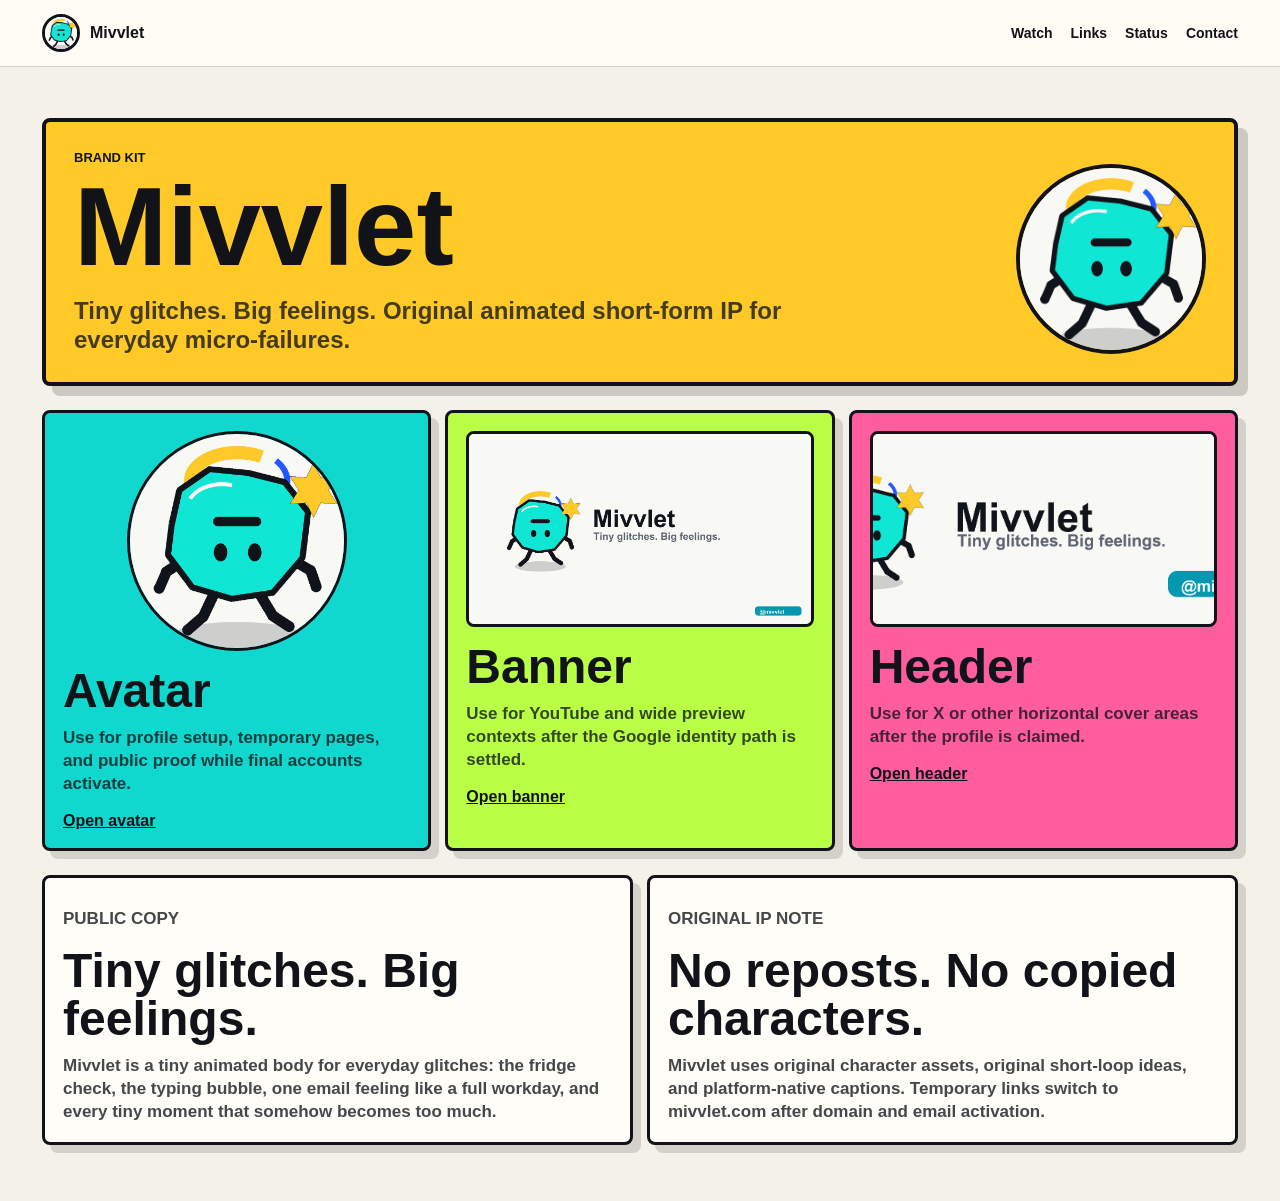
==== brand.html @ b2d07b5b "Add public brand kit page" ====
<!doctype html>
<html lang="en">
<head>
  <meta charset="utf-8">
  <meta name="viewport" content="width=device-width, initial-scale=1">
  <title>Mivvlet Brand Kit | Original animated IP</title>
  <meta name="description" content="Mivvlet public brand kit with official temporary links, avatar, banner, and original-IP notes.">
  <meta name="theme-color" content="#10d8ce">
  <link rel="canonical" href="https://johnnycrypto289.github.io/mivvlet-site/brand.html">
  <meta property="og:title" content="Mivvlet Brand Kit">
  <meta property="og:description" content="Official temporary Mivvlet brand assets and original-IP notes.">
  <meta property="og:url" content="https://johnnycrypto289.github.io/mivvlet-site/brand.html">
  <meta property="og:image" content="https://johnnycrypto289.github.io/mivvlet-site/assets/profile/youtube-banner-2560x1440.png">
  <meta property="og:type" content="website">
  <meta name="twitter:card" content="summary_large_image">
  <meta name="twitter:title" content="Mivvlet Brand Kit">
  <meta name="twitter:description" content="Official temporary Mivvlet brand assets and original-IP notes.">
  <meta name="twitter:image" content="https://johnnycrypto289.github.io/mivvlet-site/assets/profile/youtube-banner-2560x1440.png">
  <link rel="icon" href="assets/profile/avatar-800.png">
  <link rel="manifest" href="site.webmanifest">
  <link rel="stylesheet" href="styles.css">
</head>
<body class="brand-page">
  <header class="site-header">
    <a class="brand-mark" href="./" aria-label="Mivvlet home">
      <img src="assets/profile/avatar-800.png" alt="">
      <span>Mivvlet</span>
    </a>
    <nav aria-label="Brand navigation">
      <a href="./">Watch</a>
      <a href="links.html">Links</a>
      <a href="status.html">Status</a>
      <a href="https://github.com/Johnnycrypto289/mivvlet-site/issues/new?template=contact.yml" target="_blank" rel="noreferrer">Contact</a>
    </nav>
  </header>

  <main class="brand-shell">
    <section class="brand-hero">
      <div>
        <p class="eyebrow">Brand kit</p>
        <h1>Mivvlet</h1>
        <p>Tiny glitches. Big feelings. Original animated short-form IP for everyday micro-failures.</p>
      </div>
      <img src="assets/profile/avatar-800.png" alt="">
    </section>

    <section class="brand-assets" aria-label="Brand assets">
      <article>
        <img src="assets/profile/avatar-800.png" alt="">
        <h2>Avatar</h2>
        <p>Use for profile setup, temporary pages, and public proof while final accounts activate.</p>
        <a href="assets/profile/avatar-800.png">Open avatar</a>
      </article>
      <article>
        <img src="assets/profile/youtube-banner-2560x1440.png" alt="">
        <h2>Banner</h2>
        <p>Use for YouTube and wide preview contexts after the Google identity path is settled.</p>
        <a href="assets/profile/youtube-banner-2560x1440.png">Open banner</a>
      </article>
      <article>
        <img src="assets/profile/x-header-1500x500.png" alt="">
        <h2>Header</h2>
        <p>Use for X or other horizontal cover areas after the profile is claimed.</p>
        <a href="assets/profile/x-header-1500x500.png">Open header</a>
      </article>
    </section>

    <section class="brand-copy" aria-label="Brand copy">
      <div>
        <p class="eyebrow">Public copy</p>
        <h2>Tiny glitches. Big feelings.</h2>
        <p>Mivvlet is a tiny animated body for everyday glitches: the fridge check, the typing bubble, one email feeling like a full workday, and every tiny moment that somehow becomes too much.</p>
      </div>
      <div>
        <p class="eyebrow">Original IP note</p>
        <h2>No reposts. No copied characters.</h2>
        <p>Mivvlet uses original character assets, original short-loop ideas, and platform-native captions. Temporary links switch to mivvlet.com after domain and email activation.</p>
      </div>
    </section>
  </main>
</body>
</html>
---- styles.css ----
:root {
  --ink: #111318;
  --paper: #f4f1e8;
  --white: #fffdf7;
  --cyan: #10d8ce;
  --yellow: #ffc928;
  --rose: #ff5d9e;
  --lime: #b8ff45;
  --blue: #2557ff;
  --muted: #5d6570;
  --line: rgba(17, 19, 24, .18);
}

* {
  box-sizing: border-box;
}

html {
  scroll-behavior: smooth;
  overflow-x: hidden;
}

body {
  margin: 0;
  background: var(--paper);
  color: var(--ink);
  font-family: Inter, Arial, Helvetica, sans-serif;
  letter-spacing: 0;
  overflow-x: hidden;
}

a {
  color: inherit;
}

.site-header {
  position: fixed;
  z-index: 10;
  top: 0;
  right: 0;
  left: 0;
  display: flex;
  align-items: center;
  justify-content: space-between;
  gap: 24px;
  padding: 14px clamp(16px, 4vw, 42px);
  background: rgba(255, 253, 247, .92);
  border-bottom: 1px solid var(--line);
  backdrop-filter: blur(16px);
}

.brand-mark {
  display: inline-flex;
  align-items: center;
  gap: 10px;
  font-weight: 900;
  text-decoration: none;
}

.brand-mark img {
  width: 38px;
  height: 38px;
  border: 3px solid var(--ink);
  border-radius: 50%;
  background: var(--white);
}

nav {
  display: flex;
  align-items: center;
  gap: 18px;
  font-size: 14px;
  font-weight: 900;
}

nav a {
  text-decoration: none;
}

.hero {
  position: relative;
  min-height: 92vh;
  overflow: hidden;
  display: grid;
  align-items: end;
  padding: 102px clamp(16px, 4vw, 42px) 26px;
  background: var(--ink);
}

.hero-video,
.hero-tint {
  position: absolute;
  inset: 0;
}

.hero-video {
  width: 100%;
  height: 100%;
  object-fit: cover;
  transform: scale(1.04);
}

.hero-tint {
  background:
    linear-gradient(90deg, rgba(17, 19, 24, .94), rgba(17, 19, 24, .62) 48%, rgba(17, 19, 24, .18)),
    linear-gradient(0deg, rgba(17, 19, 24, .82), rgba(17, 19, 24, 0) 54%);
}

.hero-copy {
  position: relative;
  z-index: 1;
  min-width: 0;
  width: min(780px, 100%);
  padding: 8vh 0 16vh;
  color: var(--white);
}

.eyebrow {
  margin: 0 0 12px;
  font-size: 13px;
  font-weight: 900;
  text-transform: uppercase;
}

.hero h1,
.section-head h2,
.drop-copy h2 {
  margin: 0;
  font-size: clamp(44px, 8vw, 104px);
  line-height: .9;
  letter-spacing: 0;
}

.hero p:not(.eyebrow) {
  max-width: min(710px, 100%);
  margin: 22px 0 0;
  font-size: clamp(18px, 2.1vw, 25px);
  line-height: 1.24;
  overflow-wrap: break-word;
}

.hero-actions {
  display: flex;
  flex-wrap: wrap;
  gap: 12px;
  margin-top: 28px;
}

.primary-action,
.secondary-action {
  display: inline-flex;
  align-items: center;
  justify-content: center;
  min-height: 48px;
  max-width: 100%;
  padding: 0 18px;
  border: 3px solid var(--white);
  border-radius: 8px;
  background: var(--white);
  color: var(--ink);
  font-weight: 900;
  text-decoration: none;
  box-shadow: 6px 6px 0 rgba(0, 0, 0, .28);
}

.secondary-action {
  background: transparent;
  color: var(--white);
}

.proof-strip {
  position: absolute;
  z-index: 2;
  left: clamp(16px, 4vw, 42px);
  right: clamp(16px, 4vw, 42px);
  bottom: 24px;
  display: grid;
  grid-template-columns: repeat(4, minmax(0, 1fr));
  gap: 10px;
}

.proof-strip span {
  min-width: 0;
  padding: 14px 12px;
  border: 3px solid rgba(255, 253, 247, .9);
  border-radius: 8px;
  background: rgba(17, 19, 24, .42);
  color: var(--white);
  font-size: 13px;
  font-weight: 900;
  text-align: center;
  text-transform: uppercase;
}

.watch-band,
.idea-band,
.drops-band {
  padding: 86px clamp(16px, 4vw, 42px);
}

.section-head {
  max-width: 980px;
  margin-bottom: 34px;
}

.section-head h2,
.drop-copy h2 {
  font-size: clamp(34px, 5vw, 70px);
}

.reel-grid {
  display: grid;
  grid-template-columns: repeat(4, minmax(0, 1fr));
  gap: 18px;
}

.reel-grid article {
  min-width: 0;
}

.reel-grid video {
  display: block;
  width: 100%;
  aspect-ratio: 9 / 16;
  object-fit: cover;
  border: 4px solid var(--ink);
  border-radius: 8px;
  background: var(--cyan);
  box-shadow: 8px 8px 0 rgba(17, 19, 24, .16);
}

.reel-grid h3,
.mechanic-grid h3 {
  margin: 16px 0 6px;
  font-size: 24px;
  line-height: 1;
}

.reel-grid p,
.mechanic-grid p,
.drop-copy p,
.drop-list span {
  margin: 0;
  color: var(--muted);
  font-size: 17px;
  line-height: 1.4;
}

.idea-band {
  background: var(--ink);
  color: var(--white);
}

.mechanic-grid {
  display: grid;
  grid-template-columns: repeat(3, minmax(0, 1fr));
  gap: 14px;
}

.mechanic-grid article {
  min-width: 0;
  min-height: 230px;
  padding: 18px;
  border: 3px solid rgba(255, 253, 247, .8);
  border-radius: 8px;
}

.mechanic-grid article:nth-child(1) {
  background: var(--cyan);
  color: var(--ink);
}

.mechanic-grid article:nth-child(2) {
  background: var(--yellow);
  color: var(--ink);
}

.mechanic-grid article:nth-child(3) {
  background: var(--rose);
  color: var(--ink);
}

.mechanic-grid span {
  display: inline-flex;
  align-items: center;
  justify-content: center;
  width: 42px;
  height: 42px;
  border-radius: 50%;
  background: var(--ink);
  color: var(--white);
  font-weight: 900;
}

.mechanic-grid p {
  color: rgba(17, 19, 24, .78);
}

.drops-band {
  display: grid;
  grid-template-columns: minmax(0, .95fr) minmax(0, 1.05fr);
  gap: 28px;
  align-items: start;
  background: var(--lime);
}

.drop-copy p {
  margin-top: 18px;
  color: rgba(17, 19, 24, .78);
}

.drop-list {
  display: grid;
  gap: 14px;
}

.drop-list div {
  min-width: 0;
  padding: 18px;
  border: 3px solid var(--ink);
  border-radius: 8px;
  background: var(--white);
  box-shadow: 8px 8px 0 rgba(17, 19, 24, .16);
}

.drop-list b {
  display: block;
  margin-bottom: 8px;
  font-size: 24px;
  line-height: 1;
}

footer {
  display: flex;
  justify-content: space-between;
  gap: 20px;
  padding: 24px clamp(16px, 4vw, 42px);
  background: var(--ink);
  color: var(--white);
  font-weight: 800;
}

footer p {
  margin: 0;
}

.links-page {
  min-height: 100vh;
  background:
    linear-gradient(135deg, rgba(16, 216, 206, .38), rgba(255, 201, 40, .28)),
    var(--ink);
}

.links-shell {
  width: min(560px, calc(100% - 32px));
  min-height: 100vh;
  margin: 0 auto;
  padding: 46px 0;
  display: grid;
  align-content: center;
  gap: 18px;
  color: var(--white);
  text-align: center;
}

.links-avatar {
  width: 112px;
  height: 112px;
  margin: 0 auto;
  border: 4px solid var(--white);
  border-radius: 50%;
  background: var(--white);
}

.links-shell h1 {
  margin: 0;
  font-size: clamp(52px, 14vw, 92px);
  line-height: .9;
}

.links-shell p {
  margin: 0;
  font-size: 21px;
  font-weight: 900;
}

.links-shell .eyebrow {
  font-size: 13px;
}

.link-stack {
  display: grid;
  gap: 12px;
  margin-top: 10px;
}

.secondary-action.light {
  background: rgba(255, 253, 247, .08);
  color: var(--white);
}

.links-note {
  display: grid;
  gap: 6px;
  margin-top: 8px;
  padding: 16px;
  border: 3px solid rgba(255, 253, 247, .82);
  border-radius: 8px;
  background: rgba(17, 19, 24, .32);
}

.links-note b,
.links-note span {
  overflow-wrap: anywhere;
}

.links-note span {
  font-size: 16px;
  line-height: 1.35;
}

.status-page {
  background: var(--paper);
}

.status-shell {
  min-width: 0;
  width: 100%;
  max-width: 100vw;
  padding: 118px clamp(16px, 4vw, 42px) 56px;
  display: grid;
  gap: 24px;
}

.status-hero {
  min-width: 0;
  width: 100%;
  max-width: 100%;
  min-height: 360px;
  display: grid;
  grid-template-columns: minmax(0, 1fr) auto;
  gap: 24px;
  align-items: end;
  padding: 28px;
  border: 4px solid var(--ink);
  border-radius: 8px;
  background:
    linear-gradient(135deg, rgba(16, 216, 206, .34), rgba(255, 201, 40, .28)),
    var(--white);
  box-shadow: 10px 10px 0 rgba(17, 19, 24, .18);
  overflow: hidden;
}

.status-hero > *,
.status-grid > *,
.status-proof > * {
  min-width: 0;
  max-width: 100%;
}

.status-hero h1 {
  max-width: 900px;
  margin: 0;
  font-size: clamp(44px, 7vw, 92px);
  line-height: .92;
  overflow-wrap: anywhere;
}

.status-hero p:not(.eyebrow) {
  max-width: 720px;
  margin: 18px 0 0;
  color: rgba(17, 19, 24, .78);
  font-size: clamp(18px, 2vw, 24px);
  font-weight: 900;
  line-height: 1.22;
  overflow-wrap: anywhere;
}

.status-hero img {
  width: clamp(96px, 18vw, 190px);
  height: clamp(96px, 18vw, 190px);
  border: 4px solid var(--ink);
  border-radius: 50%;
  background: var(--white);
}

.status-grid {
  width: 100%;
  max-width: 100%;
  display: grid;
  grid-template-columns: repeat(4, minmax(0, 1fr));
  gap: 14px;
}

.status-grid article,
.status-proof {
  min-width: 0;
  padding: 18px;
  border: 3px solid var(--ink);
  border-radius: 8px;
  background: var(--white);
  box-shadow: 8px 8px 0 rgba(17, 19, 24, .14);
  overflow: hidden;
}

.status-grid article:nth-child(1) {
  background: var(--cyan);
}

.status-grid article:nth-child(2) {
  background: var(--yellow);
}

.status-grid article:nth-child(3) {
  background: var(--lime);
}

.status-grid article:nth-child(4) {
  background: var(--rose);
}

.status-grid span {
  display: inline-flex;
  margin-bottom: 12px;
  padding: 6px 9px;
  border: 2px solid var(--ink);
  border-radius: 999px;
  background: rgba(255, 253, 247, .72);
  font-size: 12px;
  font-weight: 900;
  text-transform: uppercase;
}

.status-grid h2,
.status-proof h2 {
  margin: 0;
  font-size: clamp(26px, 3vw, 42px);
  line-height: 1;
}

.status-grid p,
.status-proof p {
  margin: 12px 0 0;
  color: rgba(17, 19, 24, .78);
  font-size: 17px;
  font-weight: 800;
  line-height: 1.35;
  overflow-wrap: anywhere;
}

.status-grid a,
.status-grid b {
  display: inline-flex;
  margin-top: 16px;
  color: var(--ink);
  font-weight: 900;
}

.status-proof {
  background: var(--ink);
  color: var(--white);
}

.status-proof p {
  max-width: 860px;
  color: rgba(255, 253, 247, .82);
}

.brand-page {
  background: var(--paper);
}

.brand-shell {
  min-width: 0;
  width: 100%;
  max-width: 100vw;
  padding: 118px clamp(16px, 4vw, 42px) 56px;
  display: grid;
  gap: 24px;
}

.brand-hero {
  min-width: 0;
  display: grid;
  grid-template-columns: minmax(0, 1fr) auto;
  gap: 24px;
  align-items: end;
  padding: 28px;
  border: 4px solid var(--ink);
  border-radius: 8px;
  background: var(--yellow);
  box-shadow: 10px 10px 0 rgba(17, 19, 24, .18);
  overflow: hidden;
}

.brand-hero h1 {
  margin: 0;
  font-size: clamp(54px, 9vw, 112px);
  line-height: .9;
  overflow-wrap: anywhere;
}

.brand-hero p:not(.eyebrow) {
  max-width: 780px;
  margin: 18px 0 0;
  color: rgba(17, 19, 24, .78);
  font-size: clamp(18px, 2vw, 24px);
  font-weight: 900;
  line-height: 1.22;
}

.brand-hero img {
  width: clamp(104px, 18vw, 190px);
  height: clamp(104px, 18vw, 190px);
  border: 4px solid var(--ink);
  border-radius: 50%;
  background: var(--white);
}

.brand-assets,
.brand-copy {
  display: grid;
  grid-template-columns: repeat(3, minmax(0, 1fr));
  gap: 14px;
}

.brand-copy {
  grid-template-columns: repeat(2, minmax(0, 1fr));
}

.brand-assets article,
.brand-copy > div {
  min-width: 0;
  padding: 18px;
  border: 3px solid var(--ink);
  border-radius: 8px;
  background: var(--white);
  box-shadow: 8px 8px 0 rgba(17, 19, 24, .14);
  overflow: hidden;
}

.brand-assets article:nth-child(1) {
  background: var(--cyan);
}

.brand-assets article:nth-child(2) {
  background: var(--lime);
}

.brand-assets article:nth-child(3) {
  background: var(--rose);
}

.brand-assets img {
  display: block;
  width: 100%;
  aspect-ratio: 16 / 9;
  object-fit: cover;
  border: 3px solid var(--ink);
  border-radius: 8px;
  background: var(--white);
}

.brand-assets article:first-child img {
  width: min(220px, 100%);
  margin: 0 auto;
  aspect-ratio: 1;
  border-radius: 50%;
}

.brand-assets h2,
.brand-copy h2 {
  margin: 16px 0 0;
  font-size: clamp(28px, 4vw, 48px);
  line-height: 1;
}

.brand-assets p,
.brand-copy p {
  margin: 12px 0 0;
  color: rgba(17, 19, 24, .78);
  font-size: 17px;
  font-weight: 800;
  line-height: 1.35;
  overflow-wrap: anywhere;
}

.brand-assets a {
  display: inline-flex;
  margin-top: 16px;
  color: var(--ink);
  font-weight: 900;
}

@media (max-width: 1000px) {
  .reel-grid,
  .mechanic-grid,
  .drops-band,
  .status-grid,
  .brand-assets,
  .brand-copy {
    grid-template-columns: repeat(2, minmax(0, 1fr));
  }
}

@media (max-width: 760px) {
  .site-header,
  footer {
    align-items: flex-start;
    flex-direction: column;
  }

  nav {
    flex-wrap: wrap;
  }

  .hero {
    min-height: 920px;
    padding-top: 130px;
  }

  .hero-video {
    object-position: 52% 56%;
    transform: scale(1.28);
  }

  .hero-tint {
    background:
      linear-gradient(180deg, rgba(17, 19, 24, .92), rgba(17, 19, 24, .42) 28%, rgba(17, 19, 24, 0) 56%),
      linear-gradient(90deg, rgba(17, 19, 24, .94), rgba(17, 19, 24, .62) 48%, rgba(17, 19, 24, .18)),
      linear-gradient(0deg, rgba(17, 19, 24, .82), rgba(17, 19, 24, 0) 54%);
  }

  .hero-copy {
    width: 100%;
    max-width: 340px;
    padding-bottom: 300px;
  }

  .hero p:not(.eyebrow),
  .hero-actions {
    width: 100%;
    max-width: 340px;
  }

  .proof-strip,
  .reel-grid,
  .mechanic-grid,
  .drops-band,
  .status-grid,
  .status-hero,
  .brand-hero,
  .brand-assets,
  .brand-copy {
    grid-template-columns: 1fr;
  }

  .status-shell,
  .brand-shell {
    padding-top: 152px;
    padding-right: 20px;
    padding-left: 20px;
  }

  .status-hero,
  .brand-hero {
    min-height: 0;
    padding: 20px;
    box-shadow: 6px 6px 0 rgba(17, 19, 24, .16);
  }

  .status-grid article,
  .status-proof,
  .brand-assets article,
  .brand-copy > div {
    box-shadow: 6px 6px 0 rgba(17, 19, 24, .12);
  }

  .reel-grid {
    max-width: 460px;
  }
}

@media (max-width: 520px) {
  .hero h1 {
    font-size: 44px;
    line-height: .95;
  }

  .status-hero h1 {
    font-size: 34px;
    line-height: .98;
  }

  .brand-hero h1 {
    font-size: 46px;
    line-height: .95;
  }

  .status-hero p:not(.eyebrow),
  .status-grid p,
  .status-proof p,
  .brand-hero p:not(.eyebrow),
  .brand-assets p,
  .brand-copy p {
    font-size: 16px;
  }

  .hero p:not(.eyebrow) {
    font-size: 18px;
  }

  .primary-action,
  .secondary-action {
    width: 100%;
  }
}
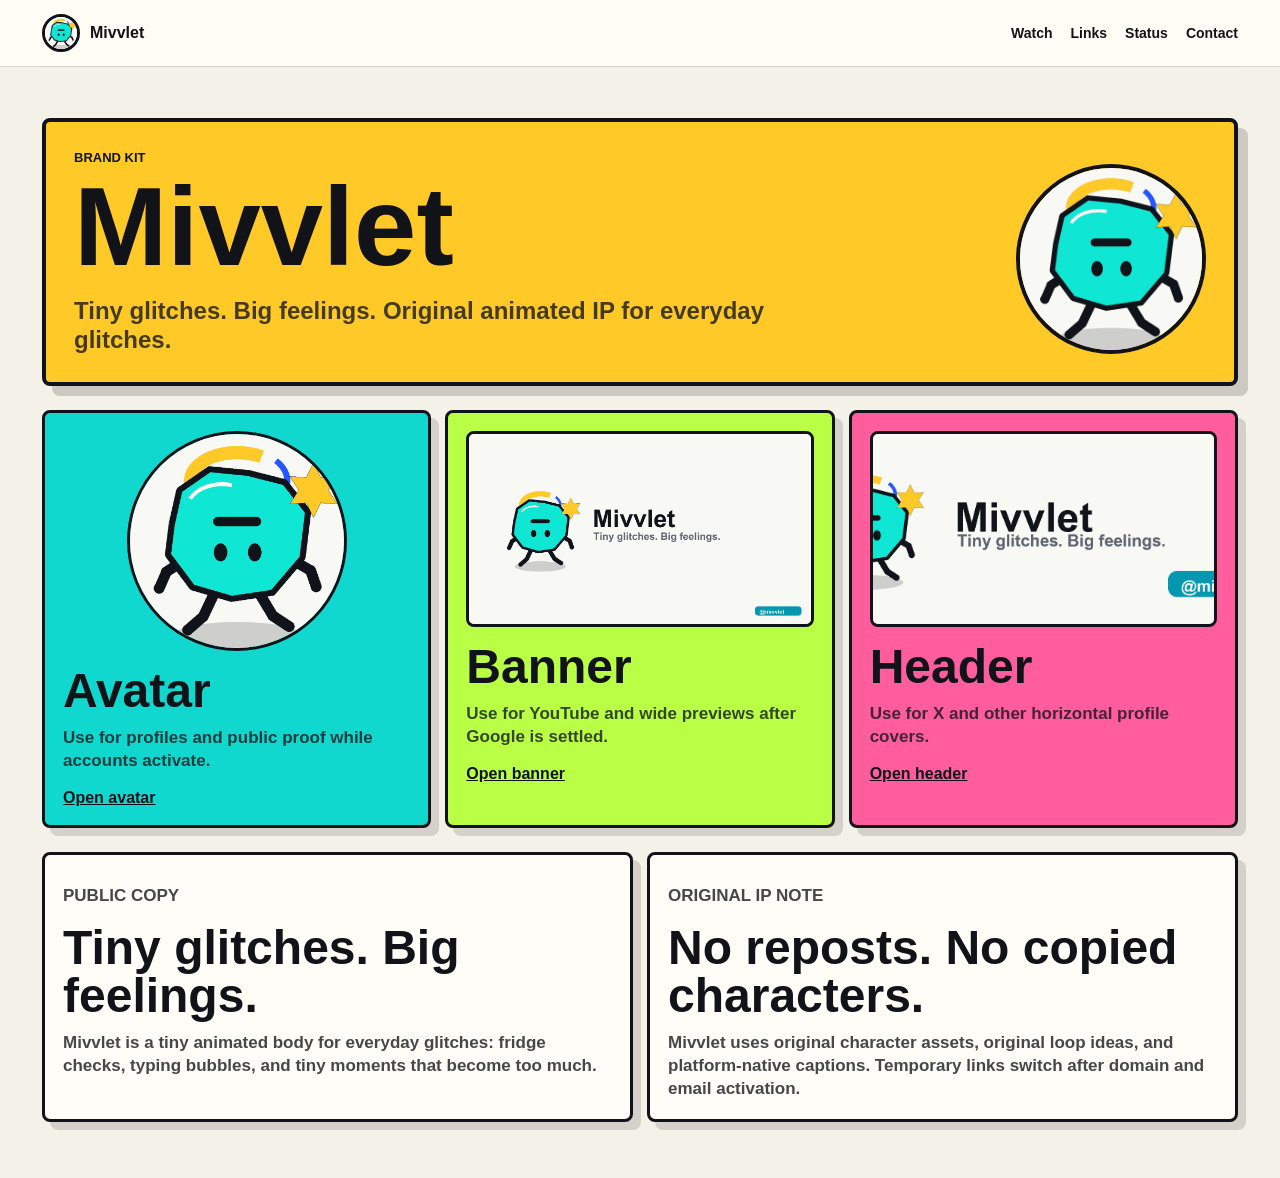
==== commit da08cef8: "Tighten brand kit mobile copy" ====
--- a/brand.html
+++ b/brand.html
@@ -39,7 +39,7 @@
       <div>
         <p class="eyebrow">Brand kit</p>
         <h1>Mivvlet</h1>
-        <p>Tiny glitches. Big feelings. Original animated short-form IP for everyday micro-failures.</p>
+        <p>Tiny glitches. Big feelings. Original animated IP for everyday glitches.</p>
       </div>
       <img src="assets/profile/avatar-800.png" alt="">
     </section>
@@ -48,19 +48,19 @@
       <article>
         <img src="assets/profile/avatar-800.png" alt="">
         <h2>Avatar</h2>
-        <p>Use for profile setup, temporary pages, and public proof while final accounts activate.</p>
+        <p>Use for profiles and public proof while accounts activate.</p>
         <a href="assets/profile/avatar-800.png">Open avatar</a>
       </article>
       <article>
         <img src="assets/profile/youtube-banner-2560x1440.png" alt="">
         <h2>Banner</h2>
-        <p>Use for YouTube and wide preview contexts after the Google identity path is settled.</p>
+        <p>Use for YouTube and wide previews after Google is settled.</p>
         <a href="assets/profile/youtube-banner-2560x1440.png">Open banner</a>
       </article>
       <article>
         <img src="assets/profile/x-header-1500x500.png" alt="">
         <h2>Header</h2>
-        <p>Use for X or other horizontal cover areas after the profile is claimed.</p>
+        <p>Use for X and other horizontal profile covers.</p>
         <a href="assets/profile/x-header-1500x500.png">Open header</a>
       </article>
     </section>
@@ -69,12 +69,12 @@
       <div>
         <p class="eyebrow">Public copy</p>
         <h2>Tiny glitches. Big feelings.</h2>
-        <p>Mivvlet is a tiny animated body for everyday glitches: the fridge check, the typing bubble, one email feeling like a full workday, and every tiny moment that somehow becomes too much.</p>
+        <p>Mivvlet is a tiny animated body for everyday glitches: fridge checks, typing bubbles, and tiny moments that become too much.</p>
       </div>
       <div>
         <p class="eyebrow">Original IP note</p>
         <h2>No reposts. No copied characters.</h2>
-        <p>Mivvlet uses original character assets, original short-loop ideas, and platform-native captions. Temporary links switch to mivvlet.com after domain and email activation.</p>
+        <p>Mivvlet uses original character assets, original loop ideas, and platform-native captions. Temporary links switch after domain and email activation.</p>
       </div>
     </section>
   </main>
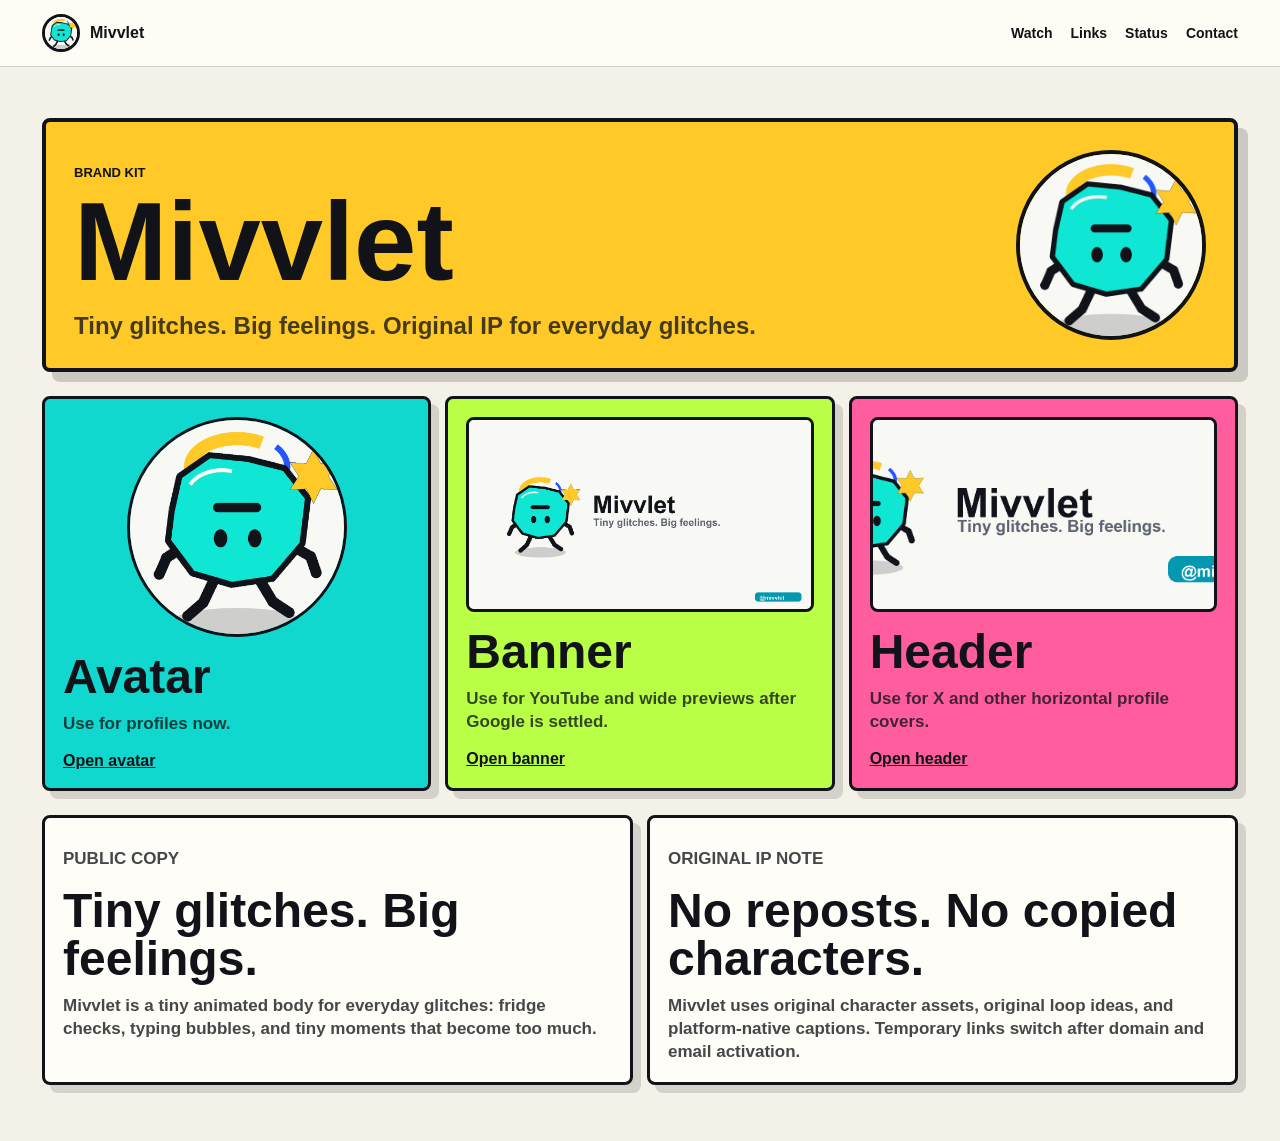
==== commit 4ddac185: "Polish brand kit mobile text" ====
--- a/brand.html
+++ b/brand.html
@@ -39,7 +39,7 @@
       <div>
         <p class="eyebrow">Brand kit</p>
         <h1>Mivvlet</h1>
-        <p>Tiny glitches. Big feelings. Original animated IP for everyday glitches.</p>
+        <p>Tiny glitches. Big feelings. Original IP for everyday glitches.</p>
       </div>
       <img src="assets/profile/avatar-800.png" alt="">
     </section>
@@ -48,7 +48,7 @@
       <article>
         <img src="assets/profile/avatar-800.png" alt="">
         <h2>Avatar</h2>
-        <p>Use for profiles and public proof while accounts activate.</p>
+        <p>Use for profiles now.</p>
         <a href="assets/profile/avatar-800.png">Open avatar</a>
       </article>
       <article>
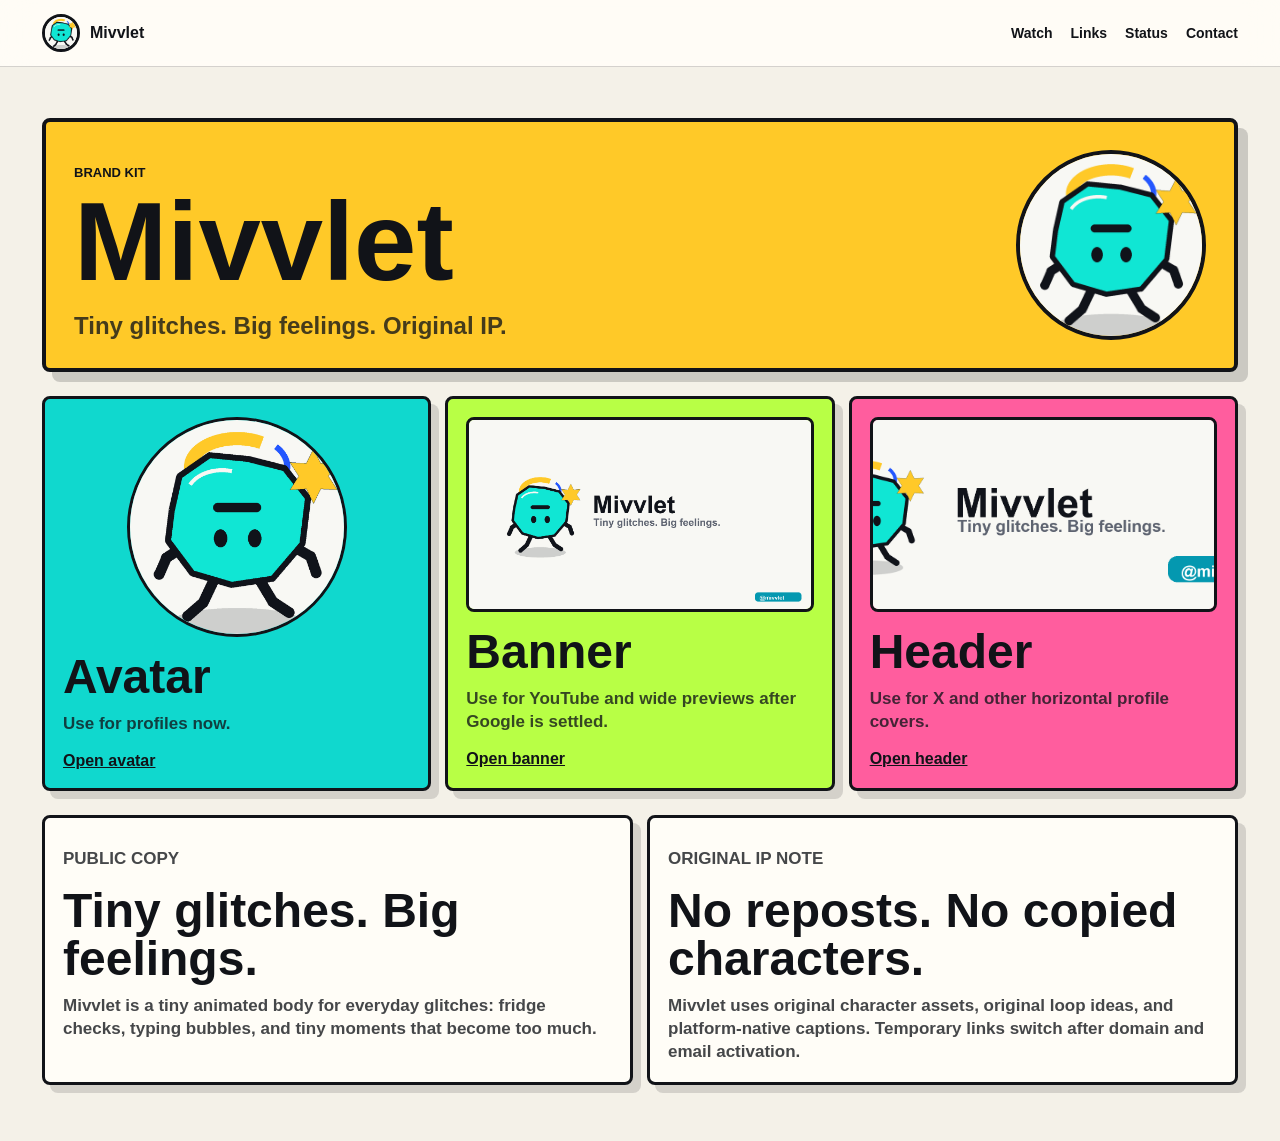
==== commit ba238804: "Shorten brand kit hero line" ====
--- a/brand.html
+++ b/brand.html
@@ -39,7 +39,7 @@
       <div>
         <p class="eyebrow">Brand kit</p>
         <h1>Mivvlet</h1>
-        <p>Tiny glitches. Big feelings. Original IP for everyday glitches.</p>
+        <p>Tiny glitches. Big feelings. Original IP.</p>
       </div>
       <img src="assets/profile/avatar-800.png" alt="">
     </section>
